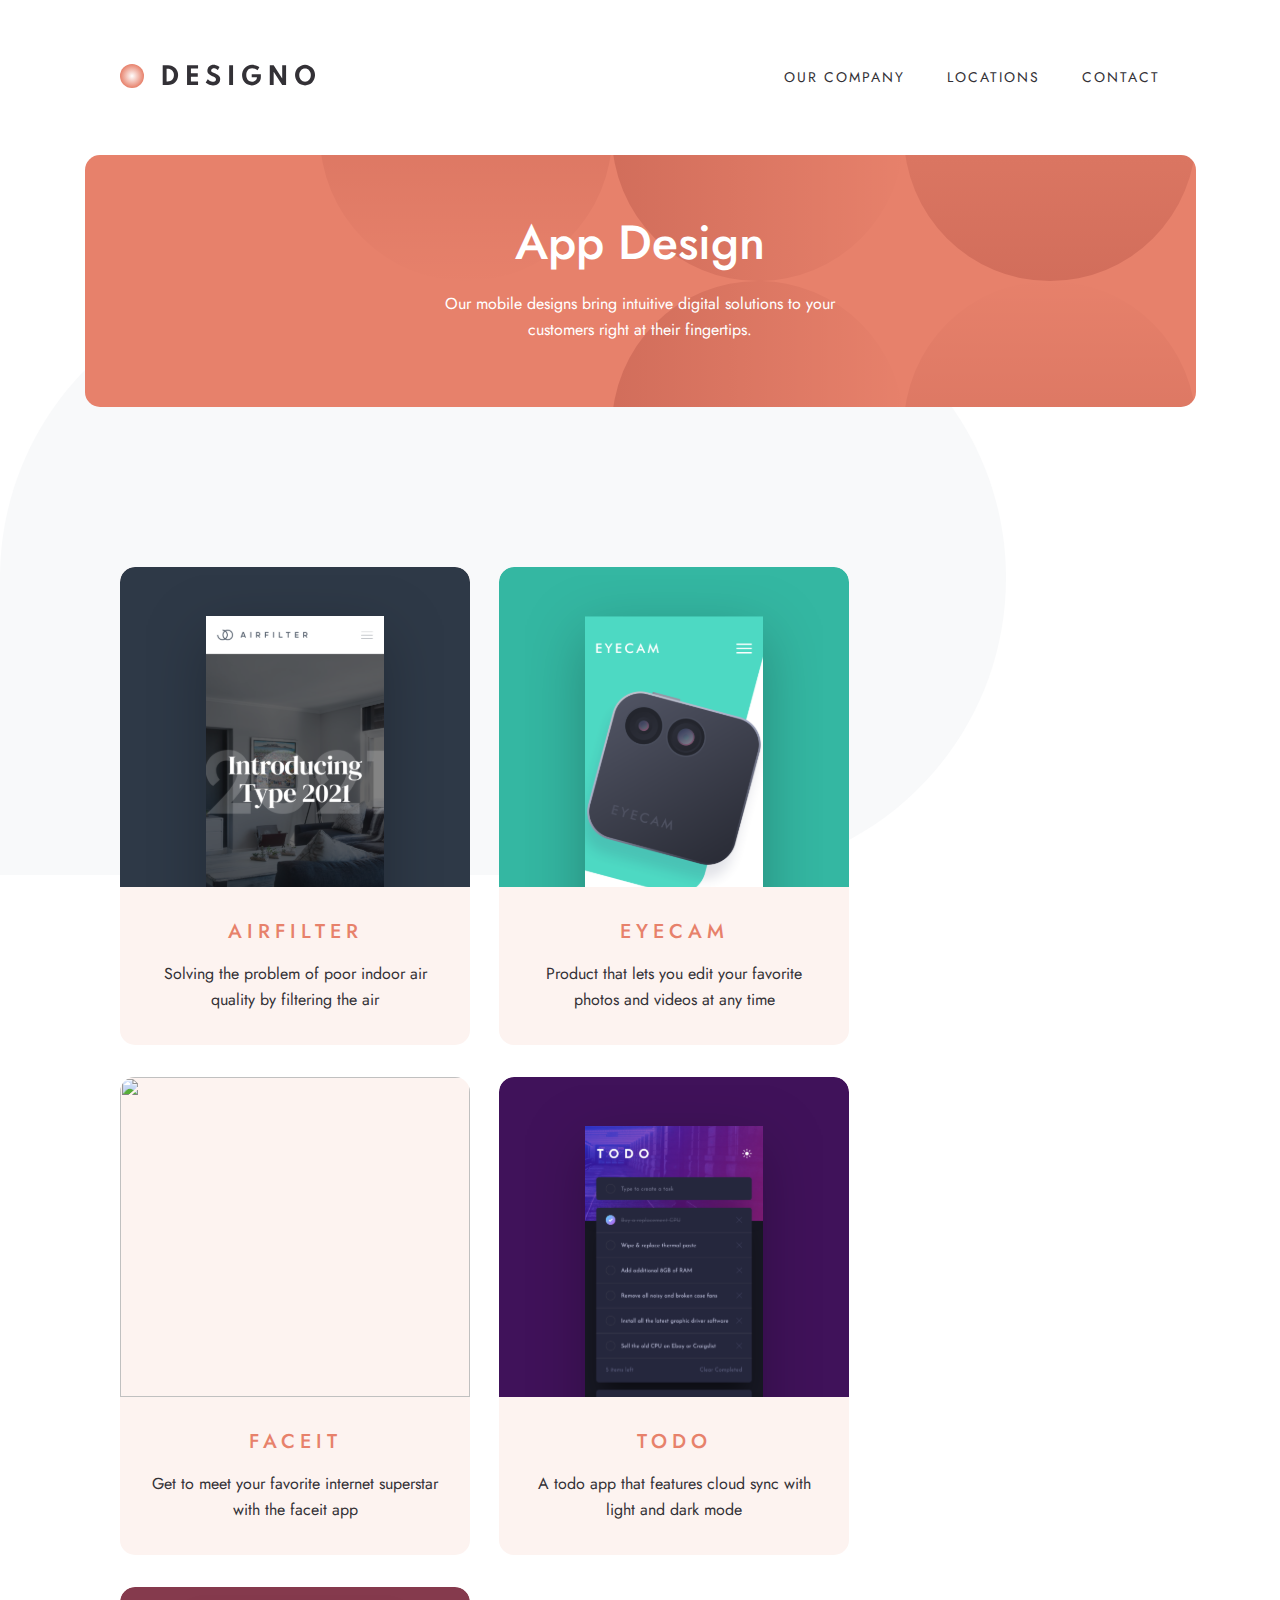
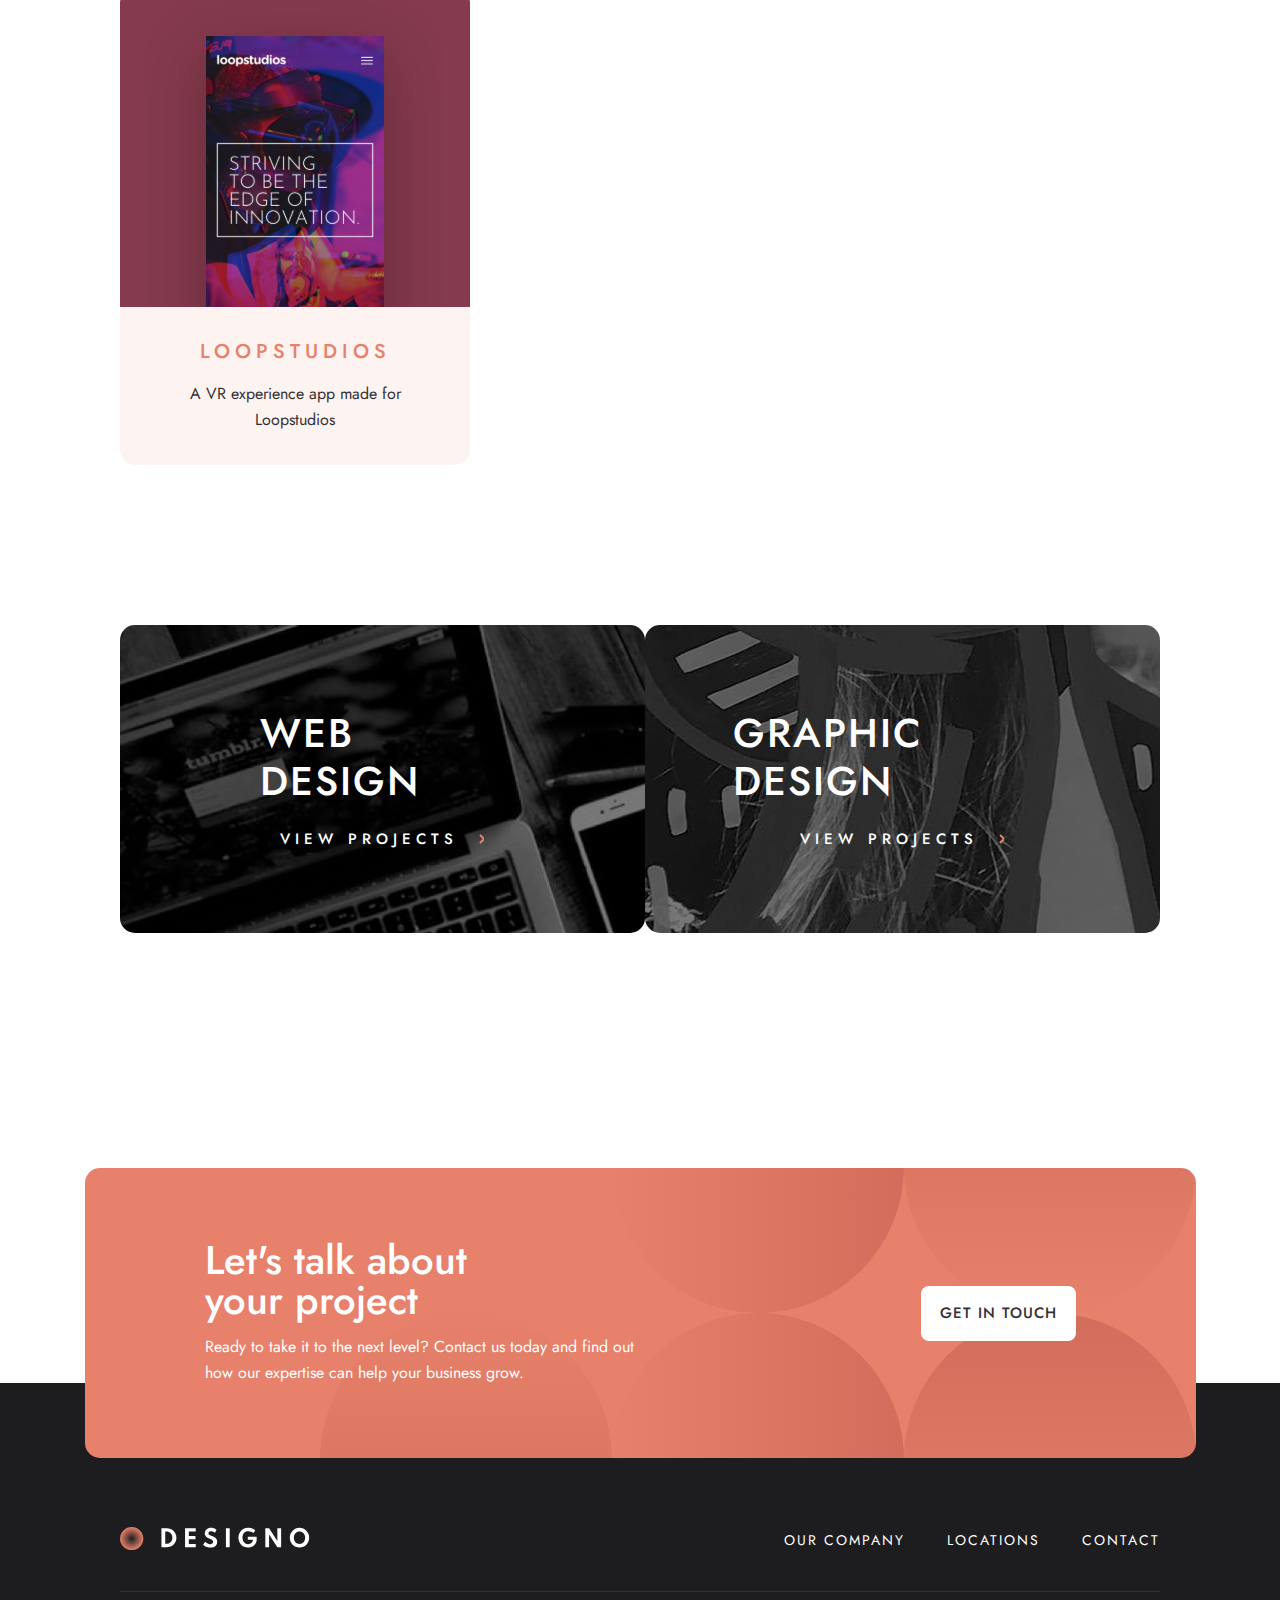
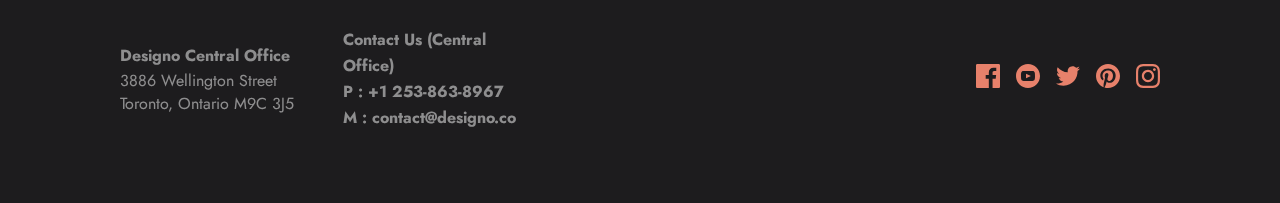
==== pages/app/app.html @ 78fbf7f3 "done" ====
<!DOCTYPE html>
<html lang="en">
  <head>
    <meta charset="UTF-8" />
    <meta name="viewport" content="width=device-width, initial-scale=1.0" />
    <title>App Design</title>
    <link rel="stylesheet" href="app.css" />
  </head>
  <body>
    <!-- Header -->
    <header class="header">
      <div class="header-container container">
        <a class="header-logo" href="../../index.html">
          <img src="../../images/logo-header.svg" alt="" />
        </a>
        <ul class="header-list">
          <li class="header-item">
            <a class="header-link" href="../about/about.html">OUR COMPANY</a>
          </li>
          <li class="header-item">
            <a class="header-link" href="../location/location.html"
              >LOCATIONS</a
            >
          </li>
          <li class="header-item">
            <a class="header-link" href="../contact/contact.html">CONTACT</a>
          </li>
        </ul>
      </div>
    </header>
    <!-- Header end -->
    <!-- Main -->
    <main class="main">
      <section class="hero">
        <div class="hero-container container">
          <h2>App Design</h2>
          <p>
            Our mobile designs bring intuitive digital solutions to your
            customers right at their fingertips.
          </p>
        </div>
      </section>
      <section class="cards">
        <div class="cards-container container">
          <div class="card">
            <img src="../../images/7-card-image.svg" alt="" />
            <div class="card-text">
              <h5>AIRFILTER</h5>
              <p>
                Solving the problem of poor indoor air quality by filtering the
                air
              </p>
            </div>
          </div>
          <div class="card">
            <img src="../../images/8-card-image.svg" alt="" />
            <div class="card-text">
              <h5>EYECAM</h5>
              <p>
                Product that lets you edit your favorite photos and videos at
                any time
              </p>
            </div>
          </div>
          <div class="card">
            <img src="../../images/9-card-image.svg" alt="" />
            <div class="card-text">
              <h5>FACEIT</h5>
              <p>
                Get to meet your favorite internet superstar with the faceit app
              </p>
            </div>
          </div>
          <div class="card">
            <img src="../../images/10-card-image.svg" alt="" />
            <div class="card-text">
              <h5>TODO</h5>
              <p>
                A todo app that features cloud sync with light and dark mode
              </p>
            </div>
          </div>
          <div class="card">
            <img src="../../images/11-card-image.svg" alt="" />
            <div class="card-text">
              <h5>LOOPSTUDIOS</h5>
              <p>A VR experience app made for Loopstudios</p>
            </div>
          </div>
        </div>
      </section>
      <section class="view-projects">
        <div class="view-projects-container container">
          <div class="app">
            <h3>WEB DESIGN</h3>
            <a class="view-projects-link" href="../web/web.html"
              ><span>VIEW PROJECTS</span
              ><img src="../../images/pink-arrow-right.svg" alt=""
            /></a>
          </div>
          <div class="graphic">
            <h3>GRAPHIC DESIGN</h3>
            <a class="view-projects-link" href="../graphic/graphic.html"
              ><span>VIEW PROJECTS</span
              ><img src="../../images/pink-arrow-right.svg" alt=""
            /></a>
          </div>
        </div>
      </section>
      <section class="footer-top container">
        <div class="footer-top-text">
          <h3>Let's talk about your project</h3>
          <p>
            Ready to take it to the next level? Contact us today and find out
            how our expertise can help your business grow.
          </p>
        </div>
        <a class="footer-top-button" href="#">Get in touch</a>
      </section>
    </main>
    <!-- Main end -->
    <!-- Footer -->
    <footer class="footer">
      <div class="footer-container container">
        <div class="footer-container-top">
          <a class="footer-logo" href="../../index.html">
            <img src="../../images/logo-footer.svg" alt="" />
          </a>
          <ul class="footer-list">
            <li class="footer-item">
              <a href="../about/about.html" class="footer-link">OUR COMPANY</a>
            </li>
            <li class="footer-item">
              <a href="../location/location.html" class="footer-link"
                >LOCATIONS</a
              >
            </li>
            <li class="footer-item">
              <a href="../contact/contact.html" class="footer-link">CONTACT</a>
            </li>
          </ul>
        </div>
        <div class="footer-end">
          <ul class="location">
            <li>Designo Central Office</li>
            <li>3886 Wellington Street</li>
            <li>Toronto, Ontario M9C 3J5</li>
          </ul>
          <ul class="footer-contact">
            <li>Contact Us (Central Office)</li>
            <li>P : +1 253-863-8967</li>
            <li>M : contact@designo.co</li>
          </ul>
          <div class="social-medias">
            <a href=""><img src="../../images/facebook-logo.svg" alt="" /></a>
            <a href=""><img src="../../images/youtube-logo.svg" alt="" /></a>
            <a href=""><img src="../../images/twitter-logo.svg" alt="" /></a>
            <a href=""><img src="../../images/photo-shop-logo.svg" alt="" /></a>
            <a href=""><img src="../../images/instagram.svg" alt="" /></a>
          </div>
        </div>
      </div>
    </footer>
    <!-- Footer end -->
  </body>
</html>
---- pages/app/app.css ----
@import "../../css/projects.css";
.app {
  background-image: linear-gradient(rgba(0, 0, 0, 0.5), rgba(0, 0, 0, 0.5)),
    url(../../images/image-web-design-large.jpg);
  background-repeat: no-repeat;
  background-size: cover;
  border-radius: 15px;
  padding: 107px 140px;
  display: flex;
  flex-direction: column;
  align-items: center;
  justify-content: center;
  row-gap: 24px;
  width: 550px;
  height: 308px;
}

.graphic {
  background-image: linear-gradient(rgba(0, 0, 0, 0.5), rgba(0, 0, 0, 0.5)),
    url(../../images/image-graphic-design.jpg);
  background-repeat: no-repeat;
  background-size: cover;
  border-radius: 15px;
  padding: 107px 88px;
  display: flex;
  flex-direction: column;
  align-items: center;
  justify-content: center;
  row-gap: 24px;
  width: 550px;
  height: 308px;
}

.app:hover {
  background-image: linear-gradient(
      rgba(255, 173, 155, 0.6),
      rgba(255, 173, 155, 0.6)
    ),
    url(../../images/image-web-design-large.jpg);
}

.graphic:hover {
  background-image: linear-gradient(
      rgba(255, 173, 155, 0.6),
      rgba(255, 173, 155, 0.6)
    ),
    url(../../images/image-graphic-design.jpg);
}
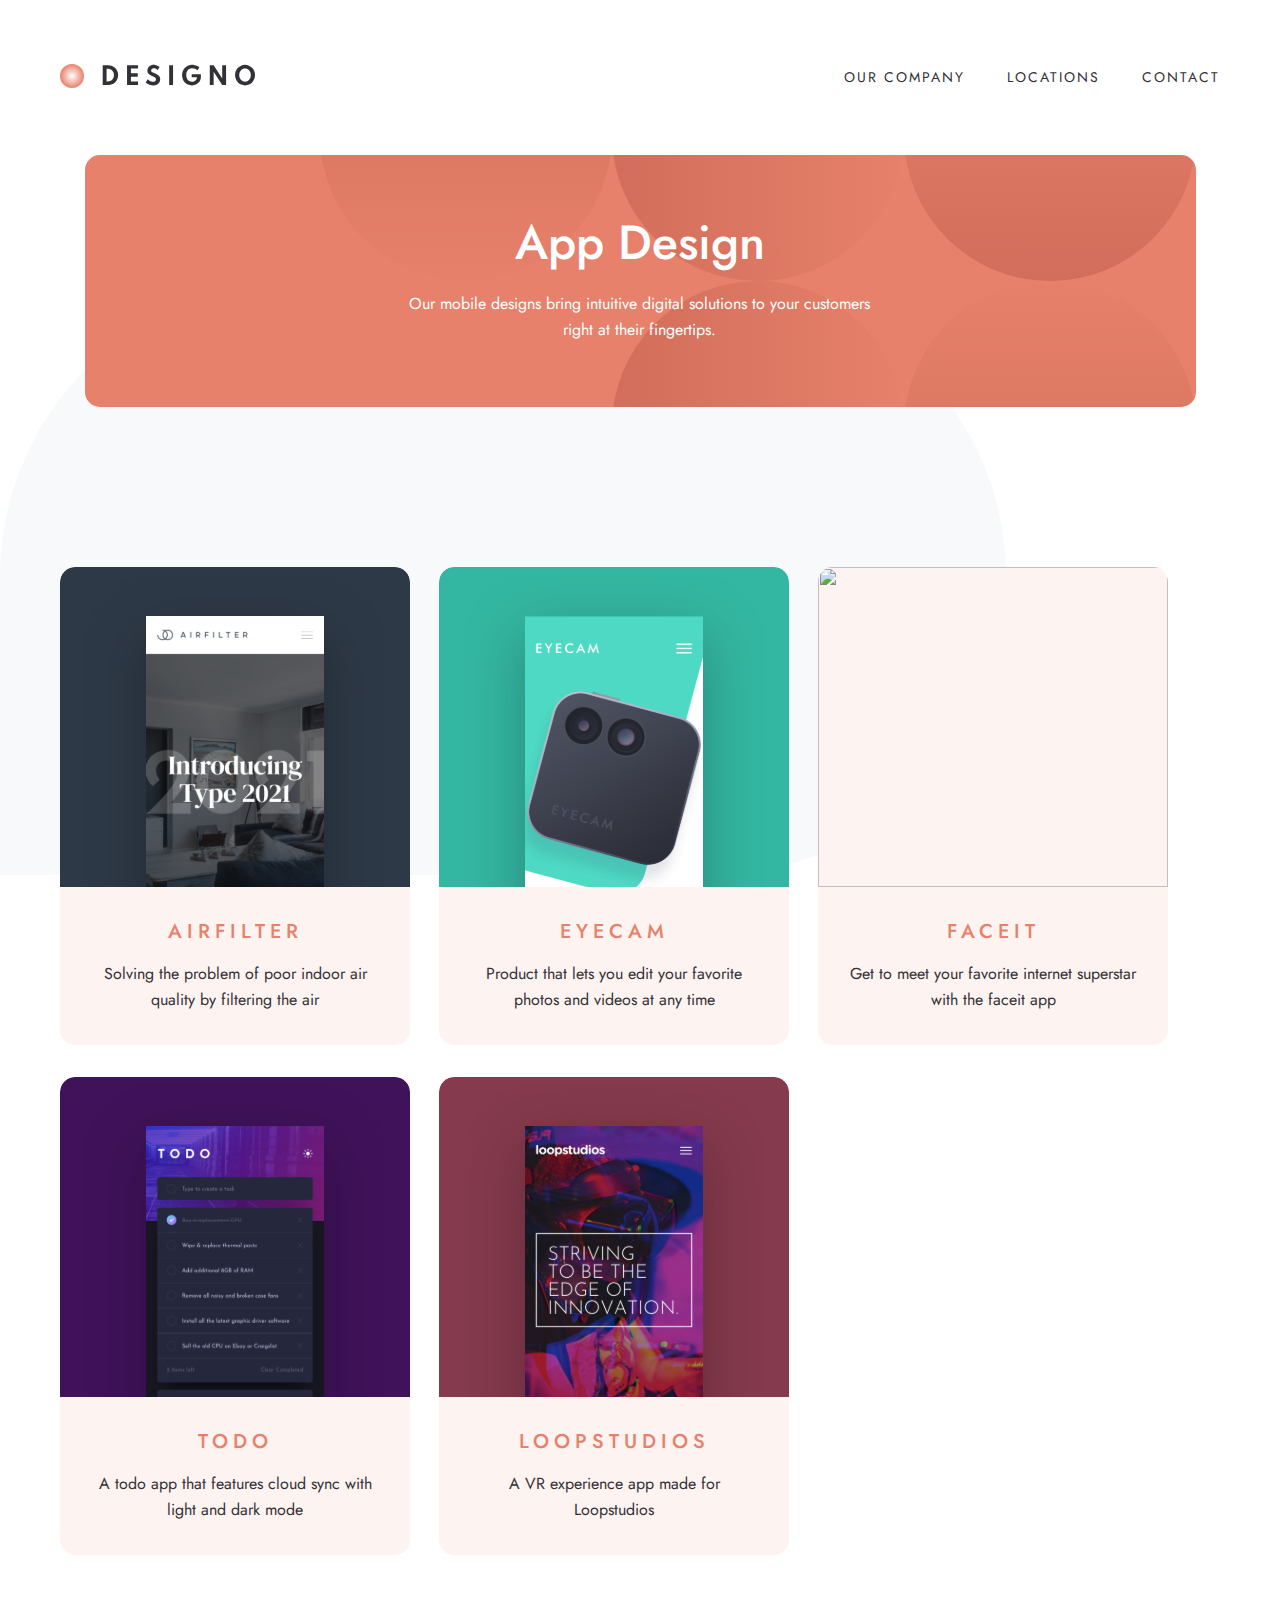
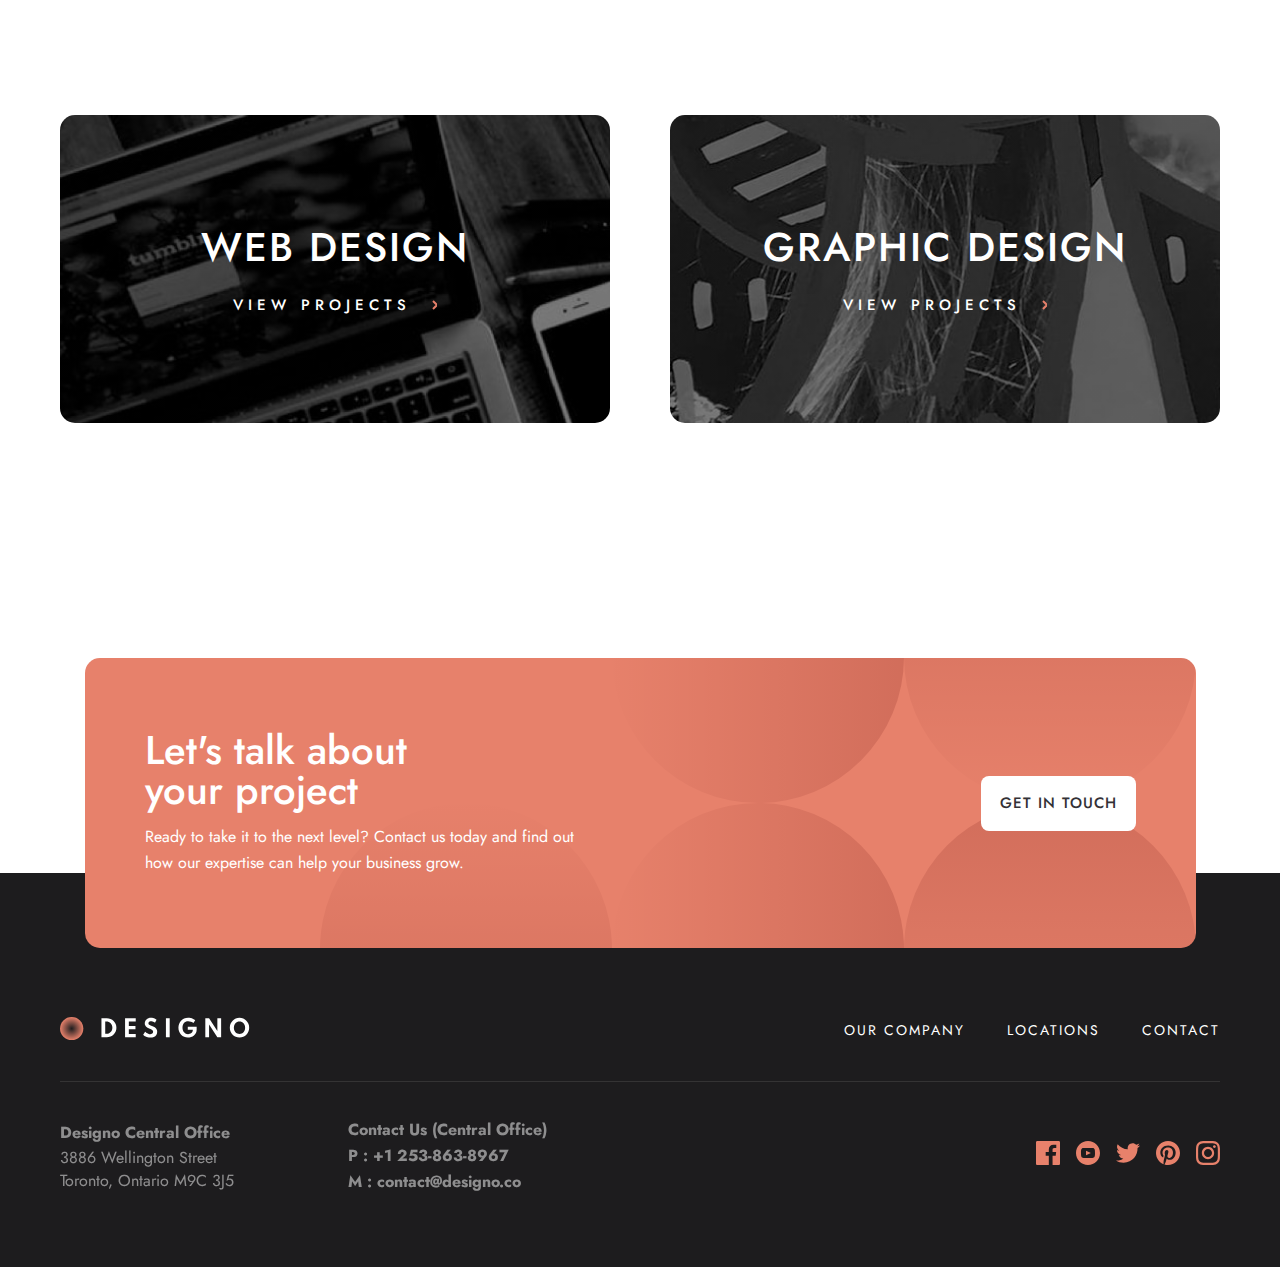
==== commit 23ae4a92: "done" ====
--- a/pages/app/app.html
+++ b/pages/app/app.html
@@ -32,7 +32,7 @@
     <!-- Main -->
     <main class="main">
       <section class="hero">
-        <div class="hero-container container">
+        <div class="hero-container">
           <h2>App Design</h2>
           <p>
             Our mobile designs bring intuitive digital solutions to your
--- a/pages/app/app.css
+++ b/pages/app/app.css
@@ -1,4 +1,5 @@
 @import "../../css/projects.css";
+@import "../../css/global.css";
 .app {
   background-image: linear-gradient(rgba(0, 0, 0, 0.5), rgba(0, 0, 0, 0.5)),
     url(../../images/image-web-design-large.jpg);
